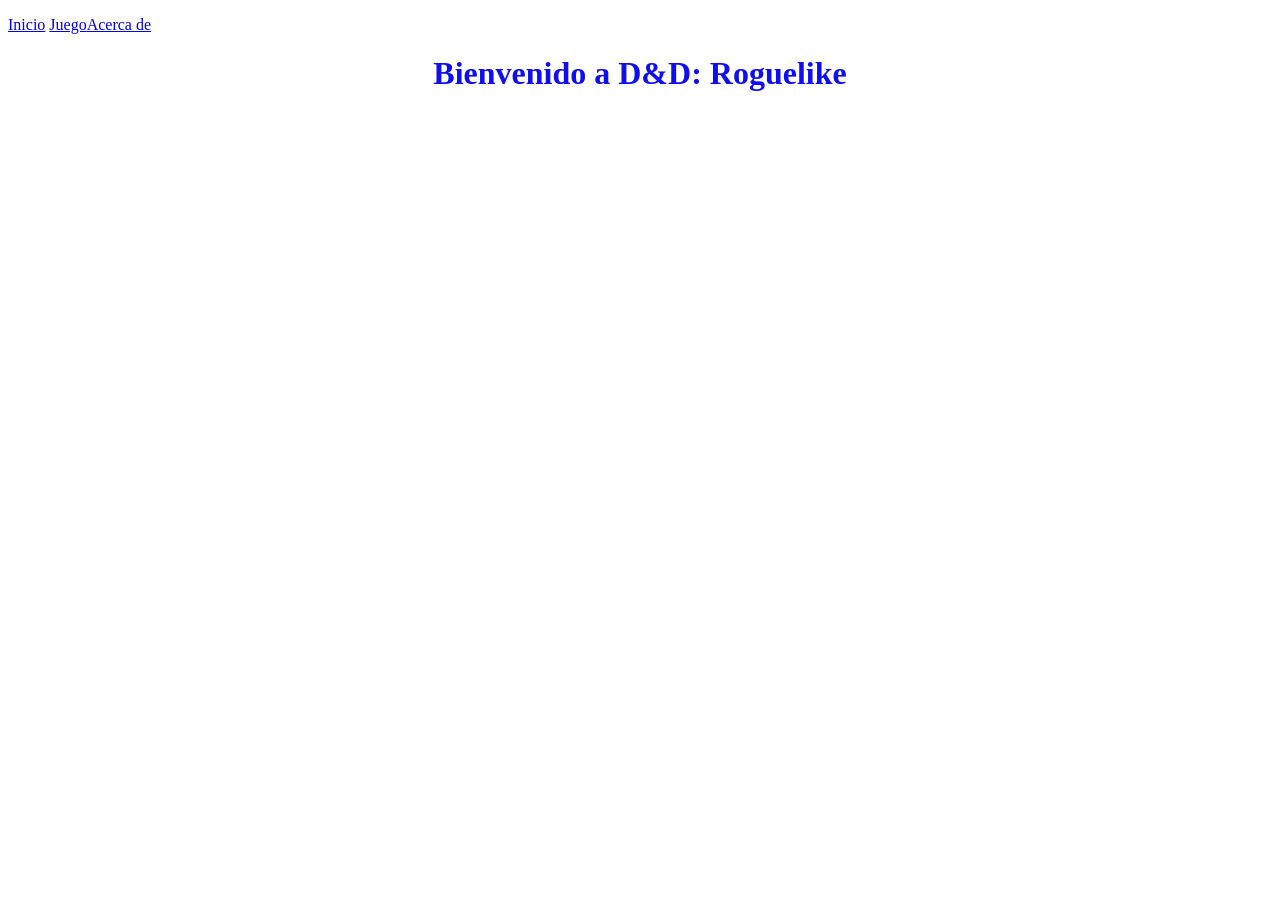
==== index.html @ b37257fb "Añadido título provisional" ====
<!DOCTYPE html>
<html lang="en">
<head>
    <meta charset="UTF-8">
    <meta name="viewport" content="width=device-width, initial-scale=1.0">
    <title>Document</title>
    <link rel="stylesheet" href="style.css">
</head>
<body>
    <header>
        <nav>
                <p><a href="index.html">Inicio</a> <a href="juego.html">Juego</a><a href="acerca.html">Acerca de</a></p>
        </nav>
    </header>
    <h1>Bienvenido a D&D: Roguelike</h1>
    
</body>
</html>
---- style.css ----
h1 {
    align-items: center;
    justify-content: center;
    display: flex;
    color: rgb(14, 14, 241);
}
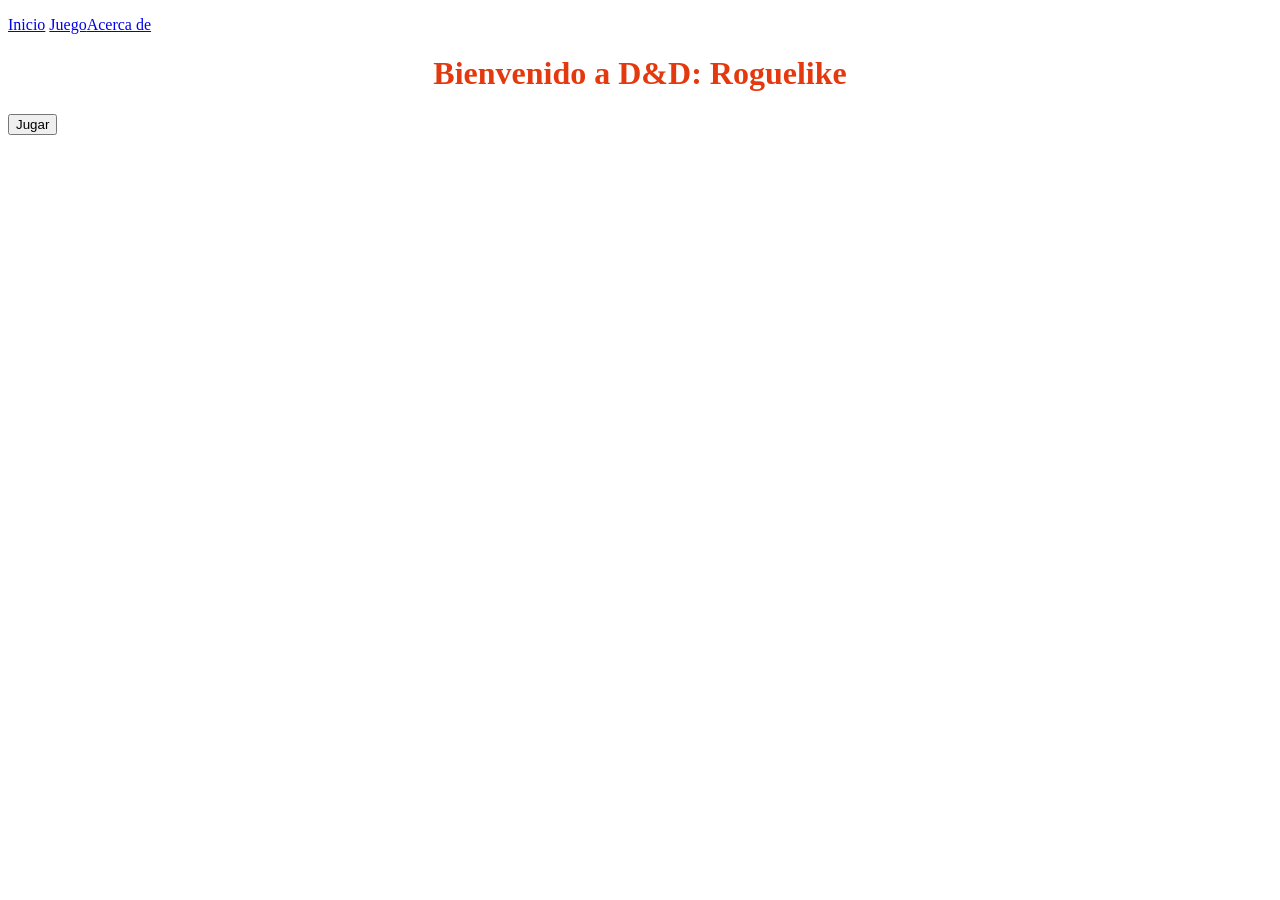
==== commit 569ebb89: "Primera fase de código" ====
--- a/index.html
+++ b/index.html
@@ -13,6 +13,8 @@
         </nav>
     </header>
     <h1>Bienvenido a D&D: Roguelike</h1>
-    
+    <button onclick="alert(ClaseRandom())">Jugar</button>
+
+    <script src="script.js"></script>
 </body>
 </html>
--- a/style.css
+++ b/style.css
@@ -2,5 +2,6 @@
     align-items: center;
     justify-content: center;
     display: flex;
-    color: rgb(14, 14, 241);
+    color: rgb(228, 57, 14);
+    font-size: 2em;
 }
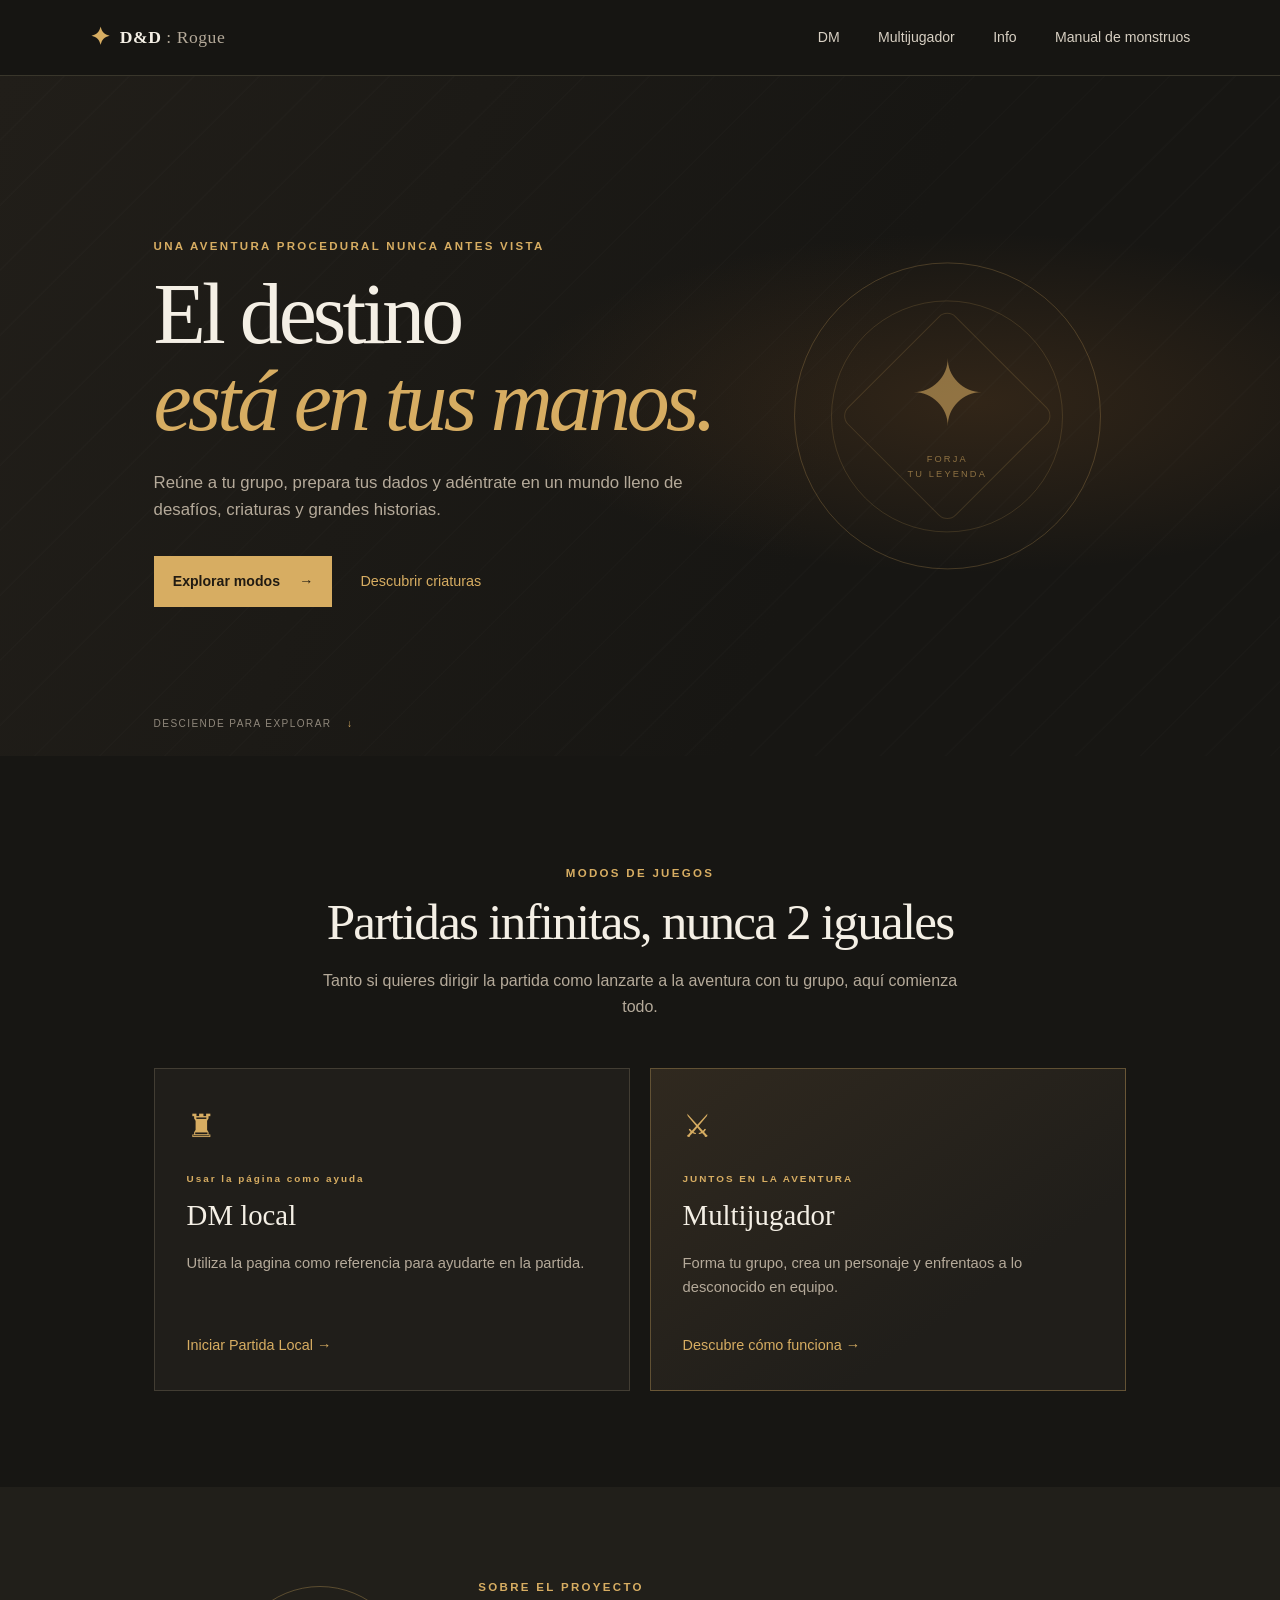
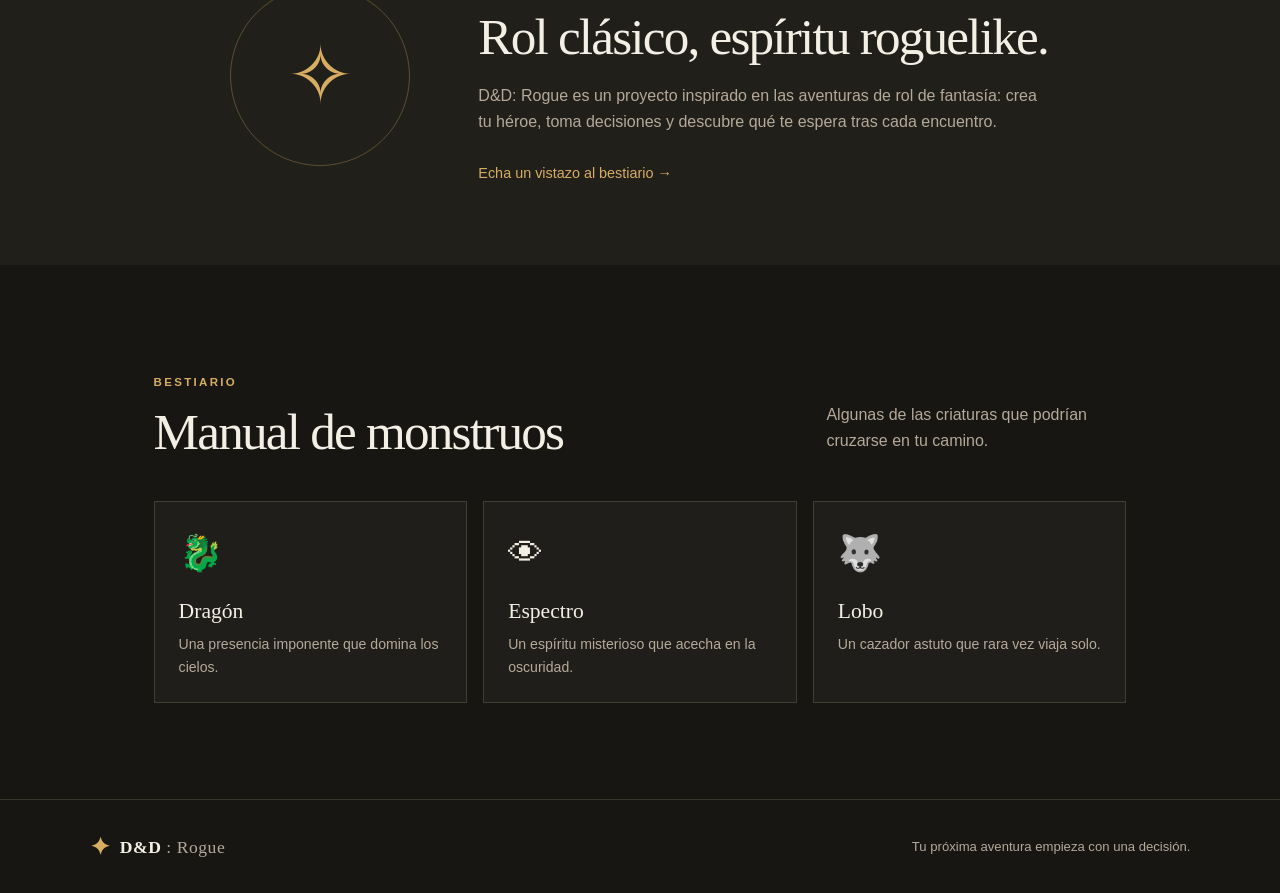
==== commit 72ee75f5: "Version Preliminar 1" ====
--- a/index.html
+++ b/index.html
@@ -1,20 +1,93 @@
 <!DOCTYPE html>
-<html lang="en">
+<html lang="es">
 <head>
     <meta charset="UTF-8">
     <meta name="viewport" content="width=device-width, initial-scale=1.0">
-    <title>Document</title>
-    <link rel="stylesheet" href="style.css">
+    <meta name="description" content="D&D: Rogue: prepara tu aventura, reúne a tu grupo y descubre criaturas fantásticas.">
+    <title>D&D: Rogue — Inicio</title>
+    <link rel="stylesheet" href="Index.css">
 </head>
 <body>
-    <header>
-        <nav>
-                <p><a href="index.html">Inicio</a> <a href="juego.html">Juego</a><a href="acerca.html">Acerca de</a></p>
+    <header class="site-header">
+        <a class="brand" href="#inicio" aria-label="D&D: Rogue, inicio">
+            <span class="brand-mark" aria-hidden="true">✦</span>
+            <span>D&D <span class="brand-light">: Rogue</span></span>
+        </a>
+        <nav class="main-nav" aria-label="Navegación principal">
+            <a href="#dm">DM</a>
+            <a href="#multijugador">Multijugador</a>
+            <a href="#info">Info</a>
+            <a href="#monstruos">Manual de monstruos</a>
         </nav>
     </header>
-    <h1>Bienvenido a D&D: Roguelike</h1>
-    <button onclick="alert(ClaseRandom())">Jugar</button>
 
-    <script src="script.js"></script>
+    <main>
+        <section class="hero" id="inicio" aria-labelledby="hero-title">
+            <div class="hero-content">
+                <p class="eyebrow">UNA AVENTURA PROCEDURAL NUNCA ANTES VISTA</p>
+                <h1 id="hero-title">El destino<span>está en tus manos.</span></h1>
+                <p class="hero-copy">Reúne a tu grupo, prepara tus dados y adéntrate en un mundo lleno de desafíos, criaturas y grandes historias.</p>
+                <div class="hero-actions">
+                    <a class="button button-primary" href="#multijugador">Explorar modos <span aria-hidden="true">→</span></a>
+                    <a class="text-link" href="#monstruos">Descubrir criaturas</a>
+                </div>
+            </div>
+            <div class="hero-seal" aria-hidden="true"><span>✦</span><small>FORJA<br>TU LEYENDA</small></div>
+            <a class="scroll-cue" href="#modos">DESCIENDE PARA EXPLORAR <span aria-hidden="true">↓</span></a>
+        </section>
+
+        <section class="intro-section" id="modos" aria-labelledby="modes-title">
+            <p class="eyebrow">MODOS DE JUEGOS</p>
+            <h2 id="modes-title">Partidas infinitas, nunca 2 iguales</h2>
+            <p class="section-lead">Tanto si quieres dirigir la partida como lanzarte a la aventura con tu grupo, aquí comienza todo.</p>
+
+            <div class="feature-grid">
+                <article class="feature-card" id="dm">
+                    <span class="card-icon" aria-hidden="true">♜</span>
+                    <p class="card-kicker">Usar la página como ayuda</p>
+                    <h3>DM local</h3>
+                    <p>Utiliza la pagina como referencia para ayudarte en la partida.</p>
+                    <a href="Partida/DM%20local/Plocal.html" class="card-link">Iniciar Partida Local <span aria-hidden="true">→</span></a>
+                </article>
+                <article class="feature-card feature-card-highlight" id="multijugador">
+                    <span class="card-icon" aria-hidden="true">⚔</span>
+                    <p class="card-kicker">JUNTOS EN LA AVENTURA</p>
+                    <h3>Multijugador</h3>
+                    <p>Forma tu grupo, crea un personaje y enfrentaos a lo desconocido en equipo.</p>
+                    <a href="#info" class="card-link">Descubre cómo funciona <span aria-hidden="true">→</span></a>
+                </article>
+            </div>
+        </section>
+
+        <section class="about-section" id="info" aria-labelledby="info-title">
+            <div class="about-emblem" aria-hidden="true">✧</div>
+            <div>
+                <p class="eyebrow">SOBRE EL PROYECTO</p>
+                <h2 id="info-title">Rol clásico, espíritu roguelike.</h2>
+                <p>D&D: Rogue es un proyecto inspirado en las aventuras de rol de fantasía: crea tu héroe, toma decisiones y descubre qué te espera tras cada encuentro.</p>
+                <a class="text-link" href="#monstruos">Echa un vistazo al bestiario <span aria-hidden="true">→</span></a>
+            </div>
+        </section>
+
+        <section class="bestiary-section" id="monstruos" aria-labelledby="bestiary-title">
+            <div class="section-heading">
+                <div>
+                    <p class="eyebrow">BESTIARIO</p>
+                    <h2 id="bestiary-title">Manual de monstruos</h2>
+                </div>
+                <p>Algunas de las criaturas que podrían cruzarse en tu camino.</p>
+            </div>
+            <div class="monster-grid">
+                <article class="monster-card"><span aria-hidden="true">🐉</span><h3>Dragón</h3><p>Una presencia imponente que domina los cielos.</p></article>
+                <article class="monster-card"><span aria-hidden="true">👁</span><h3>Espectro</h3><p>Un espíritu misterioso que acecha en la oscuridad.</p></article>
+                <article class="monster-card"><span aria-hidden="true">🐺</span><h3>Lobo</h3><p>Un cazador astuto que rara vez viaja solo.</p></article>
+            </div>
+        </section>
+    </main>
+
+    <footer class="site-footer">
+        <a class="brand" href="#inicio"><span class="brand-mark" aria-hidden="true">✦</span><span>D&D <span class="brand-light">: Rogue</span></span></a>
+        <p>Tu próxima aventura empieza con una decisión.</p>
+    </footer>
 </body>
 </html>
--- a/Index.css
+++ b/Index.css
@@ -0,0 +1,190 @@
+:root {
+    color-scheme: dark;
+    --ink: #f4efe5;
+    --muted: #b5aa9a;
+    --gold: #d7ad62;
+    --surface: #201e1a;
+    --line: rgba(231, 211, 174, 0.17);
+}
+
+* { box-sizing: border-box; }
+
+html { scroll-behavior: smooth; }
+
+body {
+    margin: 0;
+    background: #171613;
+    color: var(--ink);
+    font-family: Georgia, "Times New Roman", serif;
+    line-height: 1.6;
+}
+
+a { color: inherit; text-decoration: none; }
+
+.site-header {
+    position: sticky;
+    z-index: 10;
+    top: 0;
+    display: flex;
+    align-items: center;
+    justify-content: space-between;
+    gap: 2rem;
+    min-height: 76px;
+    padding: 0 clamp(1.25rem, 7vw, 7rem);
+    border-bottom: 1px solid var(--line);
+    background: rgba(23, 22, 19, 0.94);
+    backdrop-filter: blur(12px);
+}
+
+.brand {
+    display: inline-flex;
+    align-items: center;
+    gap: 0.6rem;
+    flex-shrink: 0;
+    font-size: 1.1rem;
+    font-weight: 700;
+    letter-spacing: 0.03em;
+}
+
+.brand-mark { color: var(--gold); font-size: 1.5rem; }
+.brand-light { color: var(--muted); font-weight: 400; }
+
+.main-nav {
+    display: flex;
+    align-items: center;
+    gap: clamp(1rem, 3vw, 2.5rem);
+}
+
+.main-nav a, .text-link, .card-link {
+    transition: color 160ms ease;
+}
+
+.main-nav a { color: #d8d0c3; font-family: Arial, sans-serif; font-size: 0.88rem; }
+.main-nav a:hover, .text-link:hover, .card-link:hover { color: var(--gold); }
+
+.hero {
+    position: relative;
+    display: flex;
+    align-items: center;
+    min-height: min(680px, calc(100vh - 76px));
+    padding: 6rem clamp(1.5rem, 12vw, 12rem);
+    overflow: hidden;
+    background:
+        radial-gradient(ellipse at 76% 48%, rgba(122, 79, 37, 0.27), transparent 34%),
+        linear-gradient(110deg, #211e19 0%, #171613 64%);
+}
+
+.hero::before {
+    position: absolute;
+    inset: 0;
+    background: repeating-linear-gradient(135deg, transparent 0 44px, rgba(255,255,255,0.012) 45px 46px);
+    content: "";
+    pointer-events: none;
+}
+
+.hero-content { position: relative; z-index: 1; max-width: 700px; }
+.eyebrow, .card-kicker { color: var(--gold); font-family: Arial, sans-serif; font-size: 0.72rem; font-weight: 700; letter-spacing: 0.2em; }
+
+.hero h1 {
+    max-width: 720px;
+    margin: 1rem 0;
+    font-size: clamp(2.8rem, 6.7vw, 5.8rem);
+    font-weight: 400;
+    letter-spacing: -0.045em;
+    line-height: 1.02;
+}
+
+.hero h1 span { display: block; color: var(--gold); font-style: italic; }
+.hero-copy { max-width: 540px; margin: 1.5rem 0 2rem; color: var(--muted); font-family: Arial, sans-serif; font-size: 1.05rem; }
+.hero-actions { display: flex; align-items: center; gap: 1.75rem; flex-wrap: wrap; }
+
+.button {
+    display: inline-flex;
+    align-items: center;
+    gap: 1.2rem;
+    padding: 0.9rem 1.2rem;
+    font-family: Arial, sans-serif;
+    font-size: 0.88rem;
+    font-weight: 700;
+}
+
+.button-primary { background: var(--gold); color: #211b12; }
+.button-primary:hover { background: #e7c47e; }
+.text-link, .card-link { color: var(--gold); font-family: Arial, sans-serif; font-size: 0.9rem; }
+
+.hero-seal {
+    position: absolute;
+    top: 50%;
+    right: 14%;
+    display: grid;
+    width: clamp(160px, 24vw, 310px);
+    aspect-ratio: 1;
+    place-content: center;
+    border: 1px solid rgba(215, 173, 98, 0.24);
+    border-radius: 50%;
+    color: rgba(215, 173, 98, 0.58);
+    text-align: center;
+    transform: translateY(-50%);
+}
+
+.hero-seal::before, .hero-seal::after { position: absolute; inset: 12%; border: 1px solid rgba(215, 173, 98, 0.17); border-radius: 50%; content: ""; }
+.hero-seal::after { inset: 25%; transform: rotate(45deg); border-radius: 8%; }
+.hero-seal span { font-size: clamp(3rem, 7vw, 6rem); line-height: 1; }
+.hero-seal small { margin-top: 0.8rem; font-family: Arial, sans-serif; font-size: 0.58rem; letter-spacing: 0.23em; }
+.scroll-cue { position: absolute; bottom: 1.5rem; left: clamp(1.5rem, 12vw, 12rem); color: #8f877b; font-family: Arial, sans-serif; font-size: 0.63rem; letter-spacing: 0.14em; }
+.scroll-cue span { padding-left: 0.7rem; color: var(--gold); }
+
+.intro-section, .bestiary-section { padding: 6rem clamp(1.5rem, 12vw, 12rem); }
+.intro-section { text-align: center; }
+.intro-section h2, .about-section h2, .section-heading h2 { margin: 0.5rem 0; font-size: clamp(2rem, 4vw, 3.2rem); font-weight: 400; letter-spacing: -0.035em; line-height: 1.15; }
+.section-lead { max-width: 640px; margin: 1rem auto 3rem; color: var(--muted); font-family: Arial, sans-serif; }
+
+.feature-grid { display: grid; grid-template-columns: repeat(2, minmax(0, 1fr)); gap: 1.2rem; max-width: 980px; margin: 0 auto; text-align: left; }
+.feature-card { min-height: 290px; padding: 2rem; border: 1px solid var(--line); background: var(--surface); scroll-margin-top: 100px; }
+.feature-card-highlight { background: linear-gradient(145deg, #30291f, #201e1a 70%); border-color: rgba(215, 173, 98, 0.35); }
+.card-icon { color: var(--gold); font-size: 2rem; }
+.card-kicker { margin: 1.2rem 0 0.3rem; font-size: 0.62rem; }
+.feature-card h3 { margin: 0; font-size: 1.8rem; font-weight: 400; }
+.feature-card > p:not(.card-kicker) { min-height: 3.5rem; color: var(--muted); font-family: Arial, sans-serif; font-size: 0.92rem; }
+.card-link { display: inline-block; margin-top: 0.7rem; }
+
+.about-section { display: grid; grid-template-columns: minmax(120px, 0.7fr) 2fr; align-items: center; gap: 3rem; padding: 5rem clamp(1.5rem, 18vw, 18rem); background: #211f1a; scroll-margin-top: 76px; }
+.about-section > div:last-child { max-width: 640px; }
+.about-section p:not(.eyebrow) { color: var(--muted); font-family: Arial, sans-serif; }
+.about-emblem { display: grid; width: clamp(100px, 15vw, 180px); aspect-ratio: 1; place-items: center; border: 1px solid rgba(215, 173, 98, 0.32); border-radius: 50%; color: var(--gold); font-size: 5rem; }
+.about-section .text-link { display: inline-block; margin-top: 0.7rem; }
+
+.bestiary-section { scroll-margin-top: 76px; }
+.section-heading { display: flex; align-items: end; justify-content: space-between; gap: 2rem; margin-bottom: 2rem; }
+.section-heading > p { max-width: 300px; color: var(--muted); font-family: Arial, sans-serif; }
+.monster-grid { display: grid; grid-template-columns: repeat(3, minmax(0, 1fr)); gap: 1rem; }
+.monster-card { padding: 1.5rem; border: 1px solid var(--line); background: var(--surface); }
+.monster-card > span { font-size: 2.2rem; }
+.monster-card h3 { margin: 0.7rem 0 0.3rem; font-size: 1.35rem; font-weight: 400; }
+.monster-card p { margin: 0; color: var(--muted); font-family: Arial, sans-serif; font-size: 0.88rem; }
+
+.site-footer { display: flex; align-items: center; justify-content: space-between; gap: 1rem; padding: 1.7rem clamp(1.5rem, 7vw, 7rem); border-top: 1px solid var(--line); }
+.site-footer p { margin: 0; color: var(--muted); font-family: Arial, sans-serif; font-size: 0.82rem; }
+
+section[id] { scroll-margin-top: 96px; }
+
+@media (max-width: 760px) {
+    .site-header { align-items: flex-start; flex-direction: column; gap: 0.6rem; padding-top: 0.9rem; padding-bottom: 0.8rem; }
+    .main-nav { width: 100%; gap: 1.2rem; overflow-x: auto; padding-bottom: 0.2rem; white-space: nowrap; }
+    .main-nav a { font-size: 0.8rem; }
+    .hero { min-height: 600px; padding-top: 4rem; padding-bottom: 6rem; }
+    .hero-seal { top: auto; right: 8%; bottom: 4.5rem; width: 130px; transform: none; opacity: 0.48; }
+    .hero-seal small { font-size: 0.45rem; }
+    .feature-grid, .monster-grid { grid-template-columns: 1fr; }
+    .feature-card { min-height: auto; }
+    .about-section { grid-template-columns: 1fr; gap: 1.5rem; padding-top: 4rem; padding-bottom: 4rem; }
+    .about-emblem { width: 100px; font-size: 3rem; }
+    .section-heading { align-items: flex-start; flex-direction: column; gap: 0.4rem; }
+    .section-heading > p { margin-top: 0.2rem; }
+    .site-footer { align-items: flex-start; flex-direction: column; }
+}
+
+@media (prefers-reduced-motion: reduce) {
+    html { scroll-behavior: auto; }
+    *, *::before, *::after { transition-duration: 0.01ms !important; }
+}
